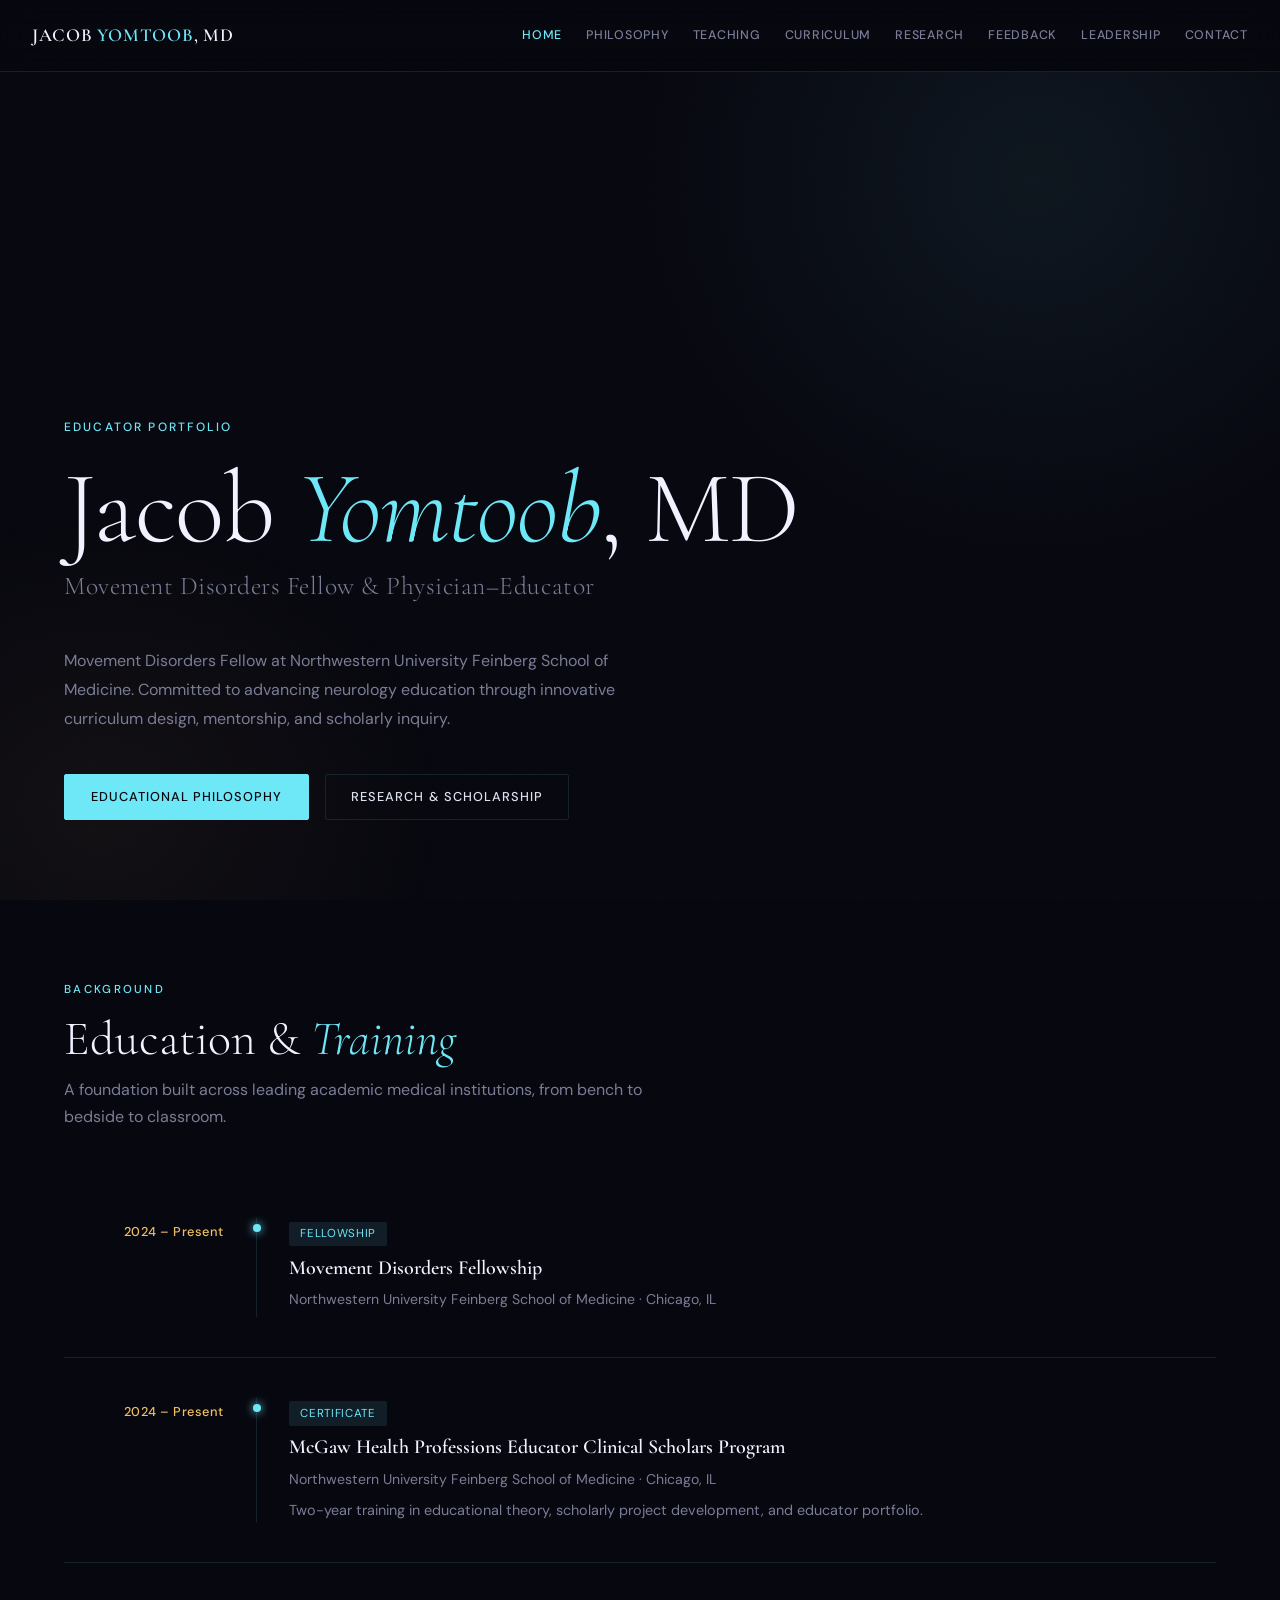
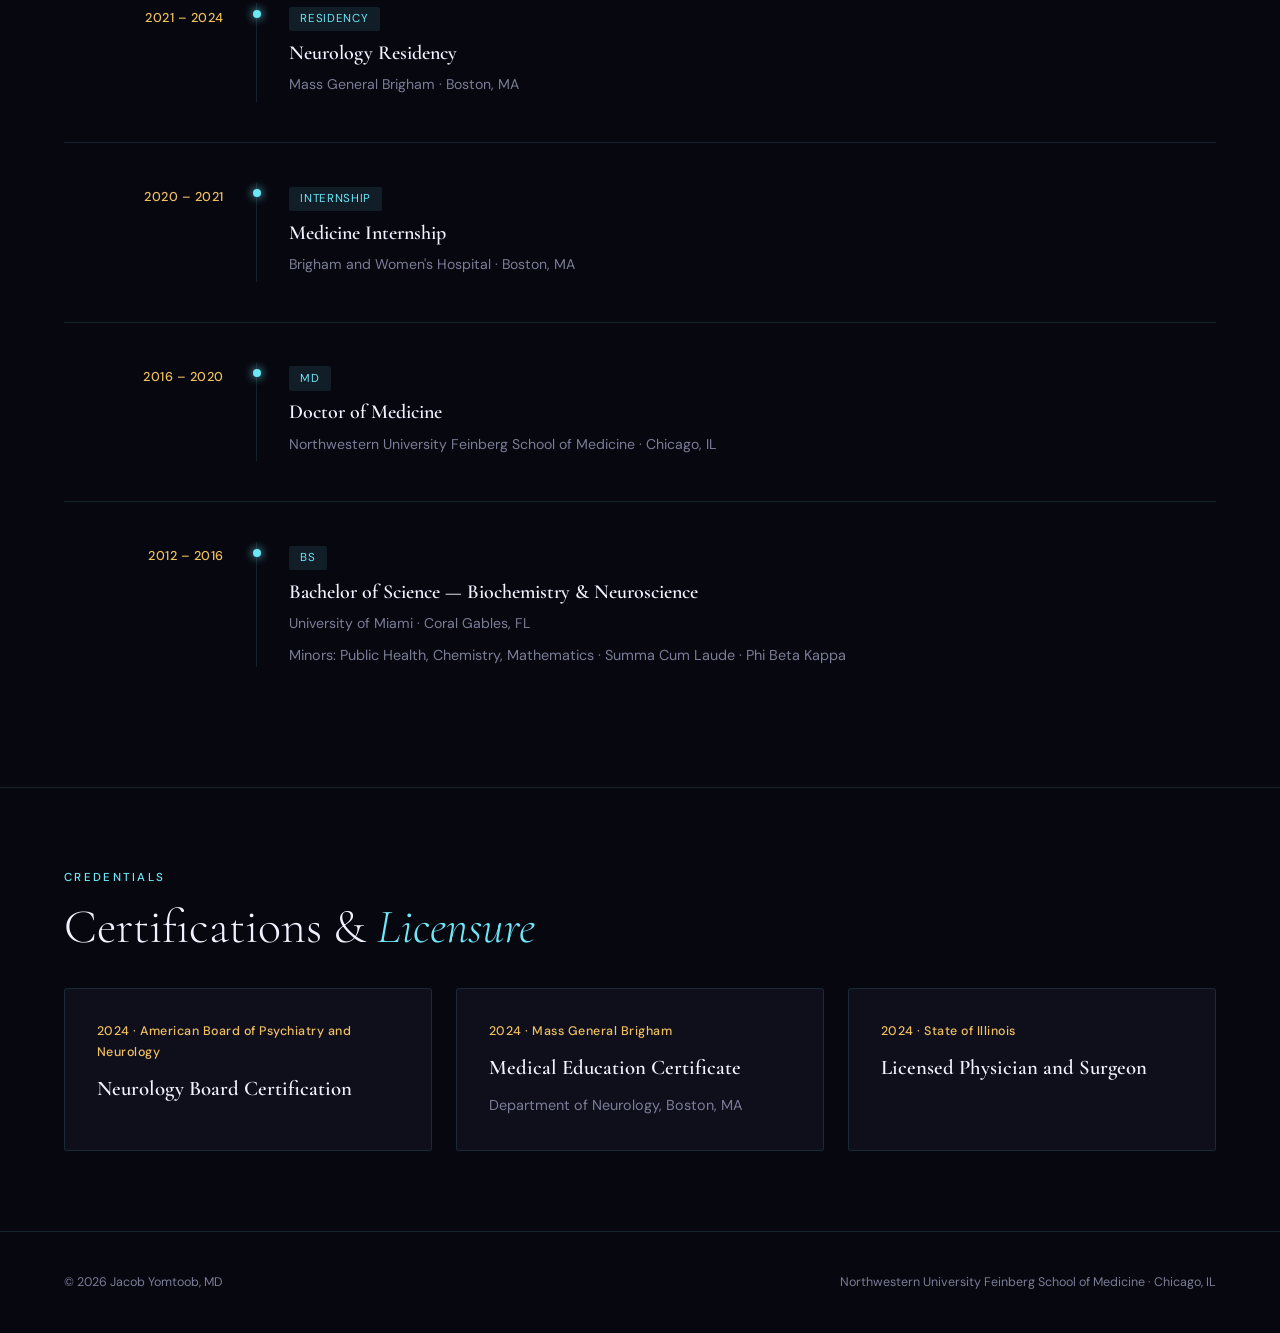
==== index.html @ 79be483c "Add educator portfolio site" ====
<!DOCTYPE html>
<html lang="en">
<head>
  <meta charset="UTF-8" />
  <meta name="viewport" content="width=device-width, initial-scale=1.0" />
  <title>Jacob Yomtoob, MD — Educator Portfolio</title>
  <link rel="stylesheet" href="style.css" />
</head>
<body>
<div class="page">

  <!-- Nav -->
  <nav>
    <a href="index.html" class="nav-brand">Jacob <span>Yomtoob</span>, MD</a>
    <div class="nav-links">
      <a href="index.html" class="active">Home</a>
      <a href="philosophy.html">Philosophy</a>
      <a href="teaching.html">Teaching</a>
      <a href="curriculum.html">Curriculum</a>
      <a href="research.html">Research</a>
      <a href="feedback.html">Feedback</a>
      <a href="leadership.html">Leadership</a>
      <a href="contact.html">Contact</a>
    </div>
  </nav>

  <!-- Hero -->
  <div class="hero">
    <div class="hero-glow"></div>
    <div class="hero-glow2"></div>
    <div class="hero-eyebrow">Educator Portfolio</div>
    <h1>Jacob <em>Yomtoob</em>, MD</h1>
    <div class="hero-subtitle">Movement Disorders Fellow &amp; Physician–Educator</div>
    <p class="hero-desc">
      Movement Disorders Fellow at Northwestern University Feinberg School of Medicine. 
      Committed to advancing neurology education through innovative curriculum design, 
      mentorship, and scholarly inquiry.
    </p>
    <div class="hero-cta">
      <a href="philosophy.html" class="btn btn-primary">Educational Philosophy</a>
      <a href="research.html" class="btn btn-outline">Research &amp; Scholarship</a>
    </div>
  </div>

  <!-- Education -->
  <section>
    <div class="section-label">Background</div>
    <h2 class="section-title">Education &amp; <em>Training</em></h2>
    <p class="section-intro">A foundation built across leading academic medical institutions, from bench to bedside to classroom.</p>

    <div class="timeline">

      <div class="timeline-item">
        <div class="timeline-date">2024 – Present</div>
        <div class="timeline-line"></div>
        <div class="timeline-content">
          <span class="tag">Fellowship</span>
          <h3>Movement Disorders Fellowship</h3>
          <div class="inst">Northwestern University Feinberg School of Medicine · Chicago, IL</div>
        </div>
      </div>

      <div class="timeline-item">
        <div class="timeline-date">2024 – Present</div>
        <div class="timeline-line"></div>
        <div class="timeline-content">
          <span class="tag">Certificate</span>
          <h3>McGaw Health Professions Educator Clinical Scholars Program</h3>
          <div class="inst">Northwestern University Feinberg School of Medicine · Chicago, IL</div>
          <p>Two-year training in educational theory, scholarly project development, and educator portfolio.</p>
        </div>
      </div>

      <div class="timeline-item">
        <div class="timeline-date">2021 – 2024</div>
        <div class="timeline-line"></div>
        <div class="timeline-content">
          <span class="tag">Residency</span>
          <h3>Neurology Residency</h3>
          <div class="inst">Mass General Brigham · Boston, MA</div>
        </div>
      </div>

      <div class="timeline-item">
        <div class="timeline-date">2020 – 2021</div>
        <div class="timeline-line"></div>
        <div class="timeline-content">
          <span class="tag">Internship</span>
          <h3>Medicine Internship</h3>
          <div class="inst">Brigham and Women's Hospital · Boston, MA</div>
        </div>
      </div>

      <div class="timeline-item">
        <div class="timeline-date">2016 – 2020</div>
        <div class="timeline-line"></div>
        <div class="timeline-content">
          <span class="tag">MD</span>
          <h3>Doctor of Medicine</h3>
          <div class="inst">Northwestern University Feinberg School of Medicine · Chicago, IL</div>
        </div>
      </div>

      <div class="timeline-item">
        <div class="timeline-date">2012 – 2016</div>
        <div class="timeline-line"></div>
        <div class="timeline-content">
          <span class="tag">BS</span>
          <h3>Bachelor of Science — Biochemistry &amp; Neuroscience</h3>
          <div class="inst">University of Miami · Coral Gables, FL</div>
          <p>Minors: Public Health, Chemistry, Mathematics &middot; Summa Cum Laude &middot; Phi Beta Kappa</p>
        </div>
      </div>

    </div>
  </section>

  <!-- Certifications -->
  <section>
    <div class="section-label">Credentials</div>
    <h2 class="section-title">Certifications &amp; <em>Licensure</em></h2>
    <div class="card-grid">
      <div class="card">
        <div class="meta">2024 · American Board of Psychiatry and Neurology</div>
        <h3>Neurology Board Certification</h3>
      </div>
      <div class="card">
        <div class="meta">2024 · Mass General Brigham</div>
        <h3>Medical Education Certificate</h3>
        <p>Department of Neurology, Boston, MA</p>
      </div>
      <div class="card">
        <div class="meta">2024 · State of Illinois</div>
        <h3>Licensed Physician and Surgeon</h3>
      </div>
    </div>
  </section>

  <!-- Footer -->
  <footer>
    <span>© 2026 Jacob Yomtoob, MD</span>
    <span>Northwestern University Feinberg School of Medicine · Chicago, IL</span>
  </footer>

</div>
</body>
</html>
---- style.css ----
@import url('https://fonts.googleapis.com/css2?family=Cormorant+Garamond:ital,wght@0,300;0,400;0,600;1,300;1,400&family=DM+Sans:wght@300;400;500;600&display=swap');

/* ── Variables ── */
:root {
  --bg:        #07070f;
  --surface:   #0f0f1c;
  --surface2:  #161628;
  --border:    rgba(110, 231, 247, 0.12);
  --accent:    #6ee7f7;
  --accent2:   #f0c060;
  --text:      #dde1f0;
  --muted:     #7a7d96;
  --heading:   #f0f2ff;
  --nav-h:     72px;
}

/* ── Reset ── */
*, *::before, *::after { box-sizing: border-box; margin: 0; padding: 0; }
html { scroll-behavior: smooth; }
body {
  font-family: 'DM Sans', sans-serif;
  background: var(--bg);
  color: var(--text);
  font-size: 16px;
  line-height: 1.7;
  min-height: 100vh;
}

/* ── Noise overlay ── */
body::before {
  content: '';
  position: fixed; inset: 0;
  background-image: url("data:image/svg+xml,%3Csvg viewBox='0 0 256 256' xmlns='http://www.w3.org/2000/svg'%3E%3Cfilter id='n'%3E%3CfeTurbulence type='fractalNoise' baseFrequency='0.9' numOctaves='4' stitchTiles='stitch'/%3E%3C/filter%3E%3Crect width='100%25' height='100%25' filter='url(%23n)' opacity='0.04'/%3E%3C/svg%3E");
  background-size: 200px 200px;
  pointer-events: none;
  z-index: 0;
  opacity: 0.5;
}

/* ── Nav ── */
nav {
  position: fixed; top: 0; left: 0; right: 0;
  height: var(--nav-h);
  background: rgba(7,7,15,0.88);
  backdrop-filter: blur(16px);
  border-bottom: 1px solid var(--border);
  display: flex; align-items: center;
  padding: 0 2rem;
  z-index: 100;
  gap: 1.5rem;
}
.nav-brand {
  font-family: 'Cormorant Garamond', serif;
  font-size: 1.15rem;
  font-weight: 600;
  color: var(--heading);
  text-decoration: none;
  letter-spacing: 0.04em;
  margin-right: auto;
  white-space: nowrap;
}
.nav-brand span { color: var(--accent); }
nav a {
  color: var(--muted);
  text-decoration: none;
  font-size: 0.78rem;
  font-weight: 500;
  letter-spacing: 0.06em;
  text-transform: uppercase;
  transition: color 0.2s;
  white-space: nowrap;
}
nav a:hover, nav a.active { color: var(--accent); }
.nav-links {
  display: flex; gap: 1.5rem; align-items: center;
  flex-wrap: wrap;
}

/* ── Page wrapper ── */
.page { position: relative; z-index: 1; padding-top: var(--nav-h); }

/* ── Hero ── */
.hero {
  min-height: 92vh;
  display: flex; flex-direction: column; justify-content: flex-end;
  padding: 6rem 4rem 5rem;
  position: relative;
  overflow: hidden;
}
.hero-glow {
  position: absolute; top: -10%; right: -5%;
  width: 60vw; height: 70vh;
  background: radial-gradient(ellipse at 60% 30%, rgba(110,231,247,0.07) 0%, transparent 65%);
  pointer-events: none;
}
.hero-glow2 {
  position: absolute; bottom: 0; left: 0;
  width: 40vw; height: 50vh;
  background: radial-gradient(ellipse at 20% 80%, rgba(240,192,96,0.05) 0%, transparent 60%);
  pointer-events: none;
}
.hero-eyebrow {
  font-size: 0.75rem;
  letter-spacing: 0.18em;
  text-transform: uppercase;
  color: var(--accent);
  font-weight: 500;
  margin-bottom: 1.2rem;
  opacity: 0;
  animation: fadeUp 0.7s ease 0.1s forwards;
}
.hero h1 {
  font-family: 'Cormorant Garamond', serif;
  font-size: clamp(3.5rem, 8vw, 7rem);
  font-weight: 300;
  color: var(--heading);
  line-height: 1.0;
  letter-spacing: -0.01em;
  margin-bottom: 0.3rem;
  opacity: 0;
  animation: fadeUp 0.7s ease 0.2s forwards;
}
.hero h1 em { font-style: italic; color: var(--accent); }
.hero-subtitle {
  font-family: 'Cormorant Garamond', serif;
  font-size: clamp(1.1rem, 2.5vw, 1.6rem);
  font-weight: 300;
  color: var(--muted);
  margin-bottom: 2.5rem;
  opacity: 0;
  animation: fadeUp 0.7s ease 0.3s forwards;
  letter-spacing: 0.02em;
}
.hero-desc {
  max-width: 560px;
  font-size: 1rem;
  color: var(--muted);
  line-height: 1.8;
  opacity: 0;
  animation: fadeUp 0.7s ease 0.4s forwards;
  margin-bottom: 2.5rem;
}
.hero-cta {
  display: flex; gap: 1rem; flex-wrap: wrap;
  opacity: 0;
  animation: fadeUp 0.7s ease 0.5s forwards;
}

/* ── Buttons ── */
.btn {
  display: inline-flex; align-items: center; gap: 0.5rem;
  padding: 0.7rem 1.6rem;
  border-radius: 2px;
  font-size: 0.8rem;
  font-weight: 500;
  letter-spacing: 0.08em;
  text-transform: uppercase;
  text-decoration: none;
  transition: all 0.2s;
  cursor: pointer;
}
.btn-primary {
  background: var(--accent);
  color: var(--bg);
  border: 1px solid var(--accent);
}
.btn-primary:hover { background: transparent; color: var(--accent); }
.btn-outline {
  background: transparent;
  color: var(--text);
  border: 1px solid var(--border);
}
.btn-outline:hover { border-color: var(--accent); color: var(--accent); }

/* ── Section ── */
section { padding: 5rem 4rem; position: relative; }
section + section { border-top: 1px solid var(--border); }
.section-label {
  font-size: 0.72rem;
  letter-spacing: 0.2em;
  text-transform: uppercase;
  color: var(--accent);
  font-weight: 500;
  margin-bottom: 0.8rem;
}
.section-title {
  font-family: 'Cormorant Garamond', serif;
  font-size: clamp(2rem, 4vw, 3rem);
  font-weight: 300;
  color: var(--heading);
  line-height: 1.15;
  margin-bottom: 0.5rem;
}
.section-title em { font-style: italic; color: var(--accent); }
.section-intro {
  color: var(--muted);
  max-width: 620px;
  margin-bottom: 3rem;
  font-size: 1rem;
}

/* ── Timeline / Education ── */
.timeline { display: flex; flex-direction: column; gap: 0; }
.timeline-item {
  display: grid;
  grid-template-columns: 160px 1px 1fr;
  gap: 0 2rem;
  padding: 2.5rem 0;
  border-bottom: 1px solid var(--border);
}
.timeline-item:last-child { border-bottom: none; }
.timeline-date {
  font-size: 0.8rem;
  color: var(--accent2);
  font-weight: 500;
  letter-spacing: 0.04em;
  padding-top: 0.2rem;
  text-align: right;
}
.timeline-line {
  width: 1px;
  background: var(--border);
  position: relative;
}
.timeline-line::before {
  content: '';
  position: absolute;
  top: 0.4rem; left: 50%;
  transform: translateX(-50%);
  width: 8px; height: 8px;
  border-radius: 50%;
  background: var(--accent);
  box-shadow: 0 0 10px var(--accent);
}
.timeline-content {}
.timeline-content h3 {
  font-family: 'Cormorant Garamond', serif;
  font-size: 1.25rem;
  font-weight: 600;
  color: var(--heading);
  margin-bottom: 0.2rem;
}
.timeline-content .inst {
  font-size: 0.88rem;
  color: var(--muted);
  margin-bottom: 0.3rem;
}
.timeline-content p {
  font-size: 0.9rem;
  color: var(--muted);
  margin-top: 0.4rem;
}
.tag {
  display: inline-block;
  padding: 0.15rem 0.7rem;
  border-radius: 2px;
  font-size: 0.72rem;
  letter-spacing: 0.06em;
  text-transform: uppercase;
  background: rgba(110,231,247,0.1);
  color: var(--accent);
  margin-right: 0.4rem;
  margin-bottom: 0.3rem;
}

/* ── Cards ── */
.card-grid {
  display: grid;
  grid-template-columns: repeat(auto-fill, minmax(340px, 1fr));
  gap: 1.5rem;
  margin-top: 2rem;
}
.card {
  background: var(--surface);
  border: 1px solid var(--border);
  padding: 2rem;
  border-radius: 3px;
  transition: border-color 0.25s, transform 0.25s;
  position: relative;
  overflow: hidden;
}
.card::before {
  content: '';
  position: absolute; top: 0; left: 0;
  width: 100%; height: 2px;
  background: linear-gradient(90deg, var(--accent), transparent);
  opacity: 0;
  transition: opacity 0.25s;
}
.card:hover { border-color: rgba(110,231,247,0.3); transform: translateY(-2px); }
.card:hover::before { opacity: 1; }
.card-num {
  font-family: 'Cormorant Garamond', serif;
  font-size: 3rem;
  color: var(--border);
  line-height: 1;
  margin-bottom: 0.5rem;
  font-weight: 300;
}
.card h3 {
  font-family: 'Cormorant Garamond', serif;
  font-size: 1.3rem;
  color: var(--heading);
  margin-bottom: 0.5rem;
  font-weight: 600;
}
.card p { font-size: 0.9rem; color: var(--muted); line-height: 1.7; }
.card .meta {
  font-size: 0.78rem;
  color: var(--accent2);
  margin-bottom: 0.5rem;
  font-weight: 500;
  letter-spacing: 0.04em;
}

/* ── Publication list ── */
.pub-list { display: flex; flex-direction: column; gap: 1rem; margin-top: 1rem; }
.pub-item {
  padding: 1.5rem;
  background: var(--surface);
  border: 1px solid var(--border);
  border-left: 3px solid var(--accent);
  border-radius: 0 3px 3px 0;
  transition: background 0.2s;
}
.pub-item:hover { background: var(--surface2); }
.pub-item p { font-size: 0.88rem; color: var(--text); line-height: 1.7; }
.pub-item .pub-journal {
  font-size: 0.78rem;
  color: var(--accent);
  font-weight: 500;
  margin-top: 0.4rem;
  letter-spacing: 0.04em;
}
.pub-section-title {
  font-family: 'Cormorant Garamond', serif;
  font-size: 1.4rem;
  font-weight: 600;
  color: var(--heading);
  margin: 2.5rem 0 1rem;
  padding-bottom: 0.5rem;
  border-bottom: 1px solid var(--border);
}

/* ── Page header (inner pages) ── */
.page-header {
  padding: 5rem 4rem 3rem;
  border-bottom: 1px solid var(--border);
  position: relative;
  overflow: hidden;
}
.page-header::after {
  content: '';
  position: absolute; top: 0; right: 0;
  width: 50%; height: 100%;
  background: radial-gradient(ellipse at 80% 50%, rgba(110,231,247,0.05) 0%, transparent 70%);
  pointer-events: none;
}
.page-header h1 {
  font-family: 'Cormorant Garamond', serif;
  font-size: clamp(2.5rem, 5vw, 4rem);
  font-weight: 300;
  color: var(--heading);
  line-height: 1.1;
}
.page-header h1 em { font-style: italic; color: var(--accent); }
.page-header p {
  color: var(--muted);
  margin-top: 0.8rem;
  max-width: 550px;
  font-size: 0.95rem;
}

/* ── Divider ── */
.divider {
  border: none;
  border-top: 1px solid var(--border);
  margin: 3rem 0;
}

/* ── Contact form ── */
.contact-grid {
  display: grid;
  grid-template-columns: 1fr 1fr;
  gap: 4rem;
  margin-top: 2rem;
}
.contact-info h3 {
  font-family: 'Cormorant Garamond', serif;
  font-size: 1.5rem;
  color: var(--heading);
  margin-bottom: 1.5rem;
}
.contact-row {
  display: flex;
  align-items: flex-start;
  gap: 1rem;
  margin-bottom: 1.2rem;
}
.contact-icon {
  width: 36px; height: 36px;
  border: 1px solid var(--border);
  display: flex; align-items: center; justify-content: center;
  border-radius: 2px;
  flex-shrink: 0;
  color: var(--accent);
  font-size: 0.9rem;
}
.contact-row a { color: var(--text); text-decoration: none; font-size: 0.9rem; }
.contact-row a:hover { color: var(--accent); }
.contact-row span { font-size: 0.9rem; }

/* ── Quote block ── */
.quote-block {
  border-left: 3px solid var(--accent2);
  padding: 1.5rem 2rem;
  background: var(--surface);
  margin: 1.5rem 0;
  border-radius: 0 3px 3px 0;
}
.quote-block blockquote {
  font-family: 'Cormorant Garamond', serif;
  font-size: 1.3rem;
  font-style: italic;
  color: var(--heading);
  line-height: 1.6;
}
.quote-block cite {
  display: block;
  margin-top: 0.8rem;
  font-size: 0.8rem;
  color: var(--muted);
  font-style: normal;
  letter-spacing: 0.04em;
}

/* ── Footer ── */
footer {
  padding: 2.5rem 4rem;
  border-top: 1px solid var(--border);
  display: flex;
  align-items: center;
  justify-content: space-between;
  font-size: 0.78rem;
  color: var(--muted);
}
footer a { color: var(--muted); text-decoration: none; }
footer a:hover { color: var(--accent); }

/* ── Animations ── */
@keyframes fadeUp {
  from { opacity: 0; transform: translateY(20px); }
  to   { opacity: 1; transform: translateY(0); }
}
.fade-in {
  opacity: 0;
  animation: fadeUp 0.6s ease forwards;
}

/* ── Responsive ── */
@media (max-width: 900px) {
  nav { gap: 0.8rem; padding: 0 1.2rem; }
  .nav-links { gap: 0.8rem; }
  nav a { font-size: 0.7rem; }
  .hero { padding: 4rem 1.5rem 3rem; }
  section { padding: 3.5rem 1.5rem; }
  .page-header { padding: 3.5rem 1.5rem 2rem; }
  .timeline-item { grid-template-columns: 1fr; }
  .timeline-date { text-align: left; }
  .timeline-line { display: none; }
  .card-grid { grid-template-columns: 1fr; }
  .contact-grid { grid-template-columns: 1fr; gap: 2rem; }
  footer { flex-direction: column; gap: 0.5rem; text-align: center; padding: 2rem 1.5rem; }
}
@media (max-width: 600px) {
  .nav-links { display: none; }
}
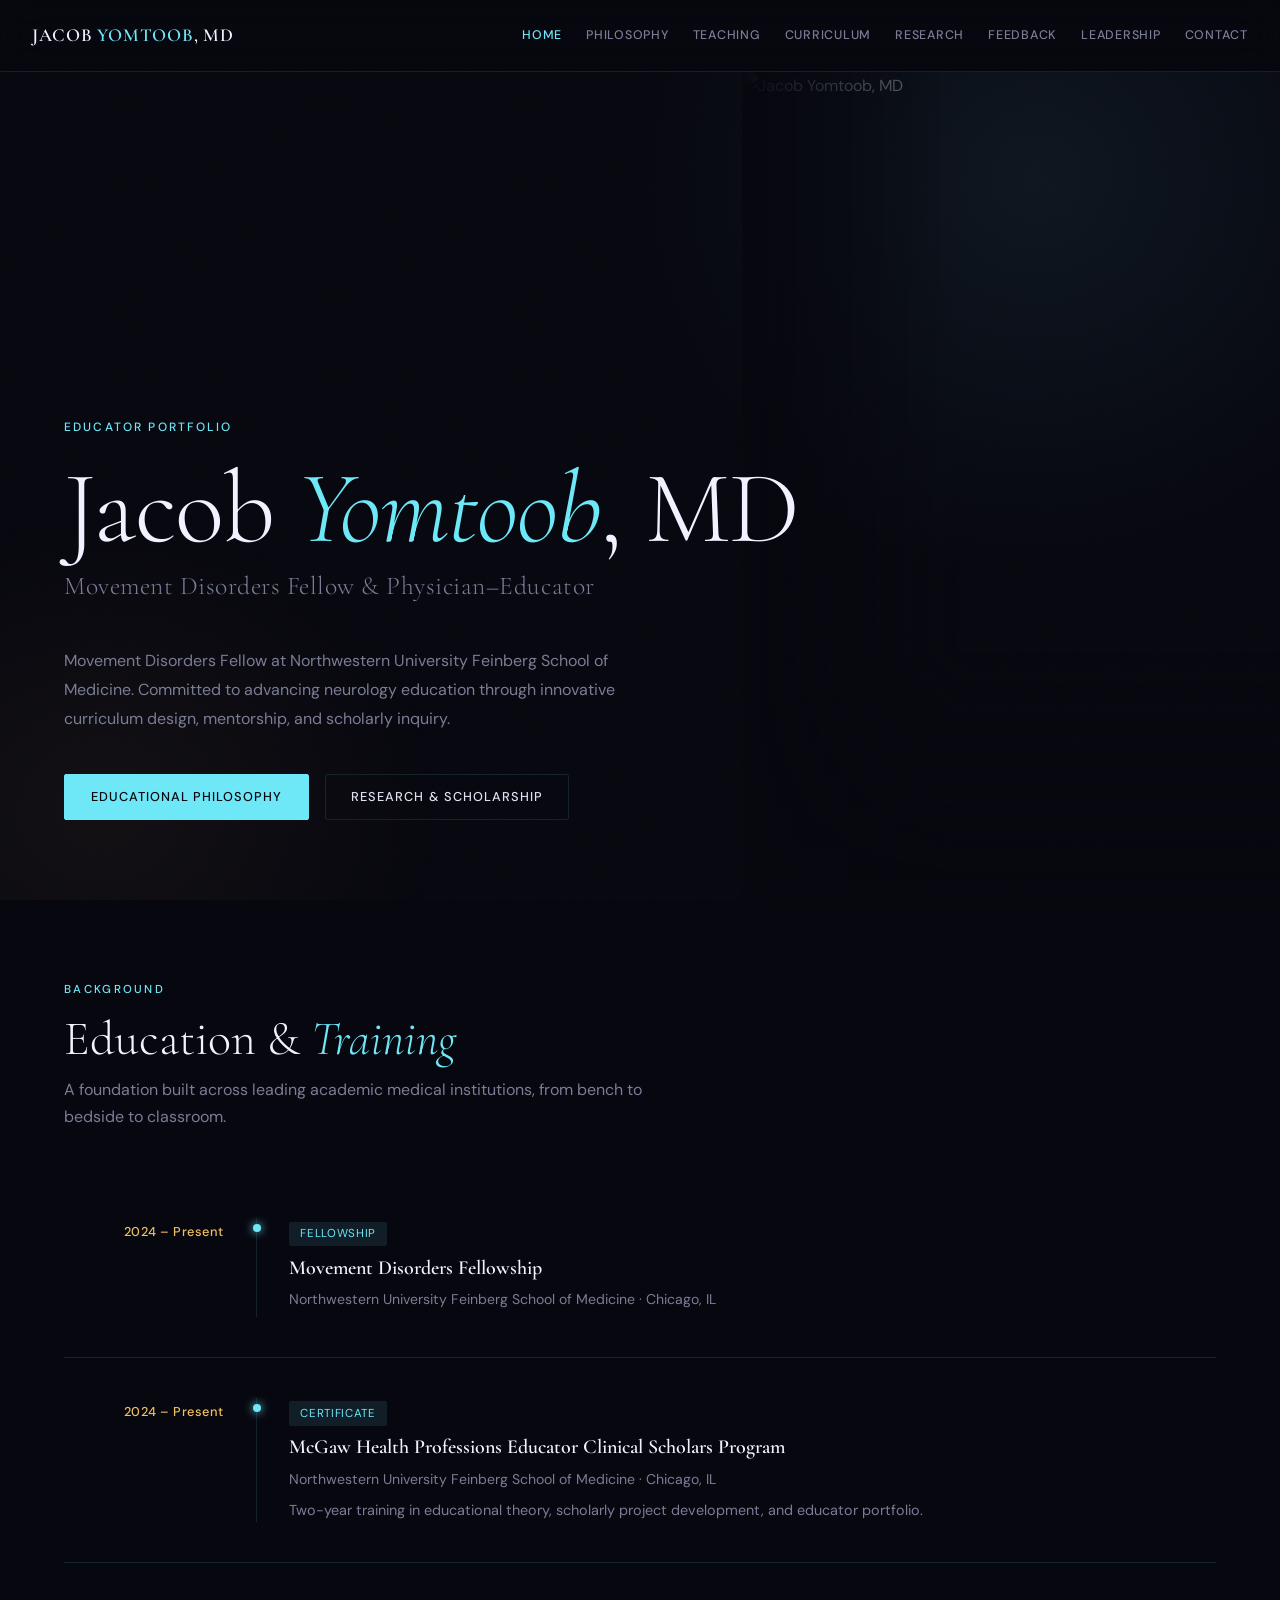
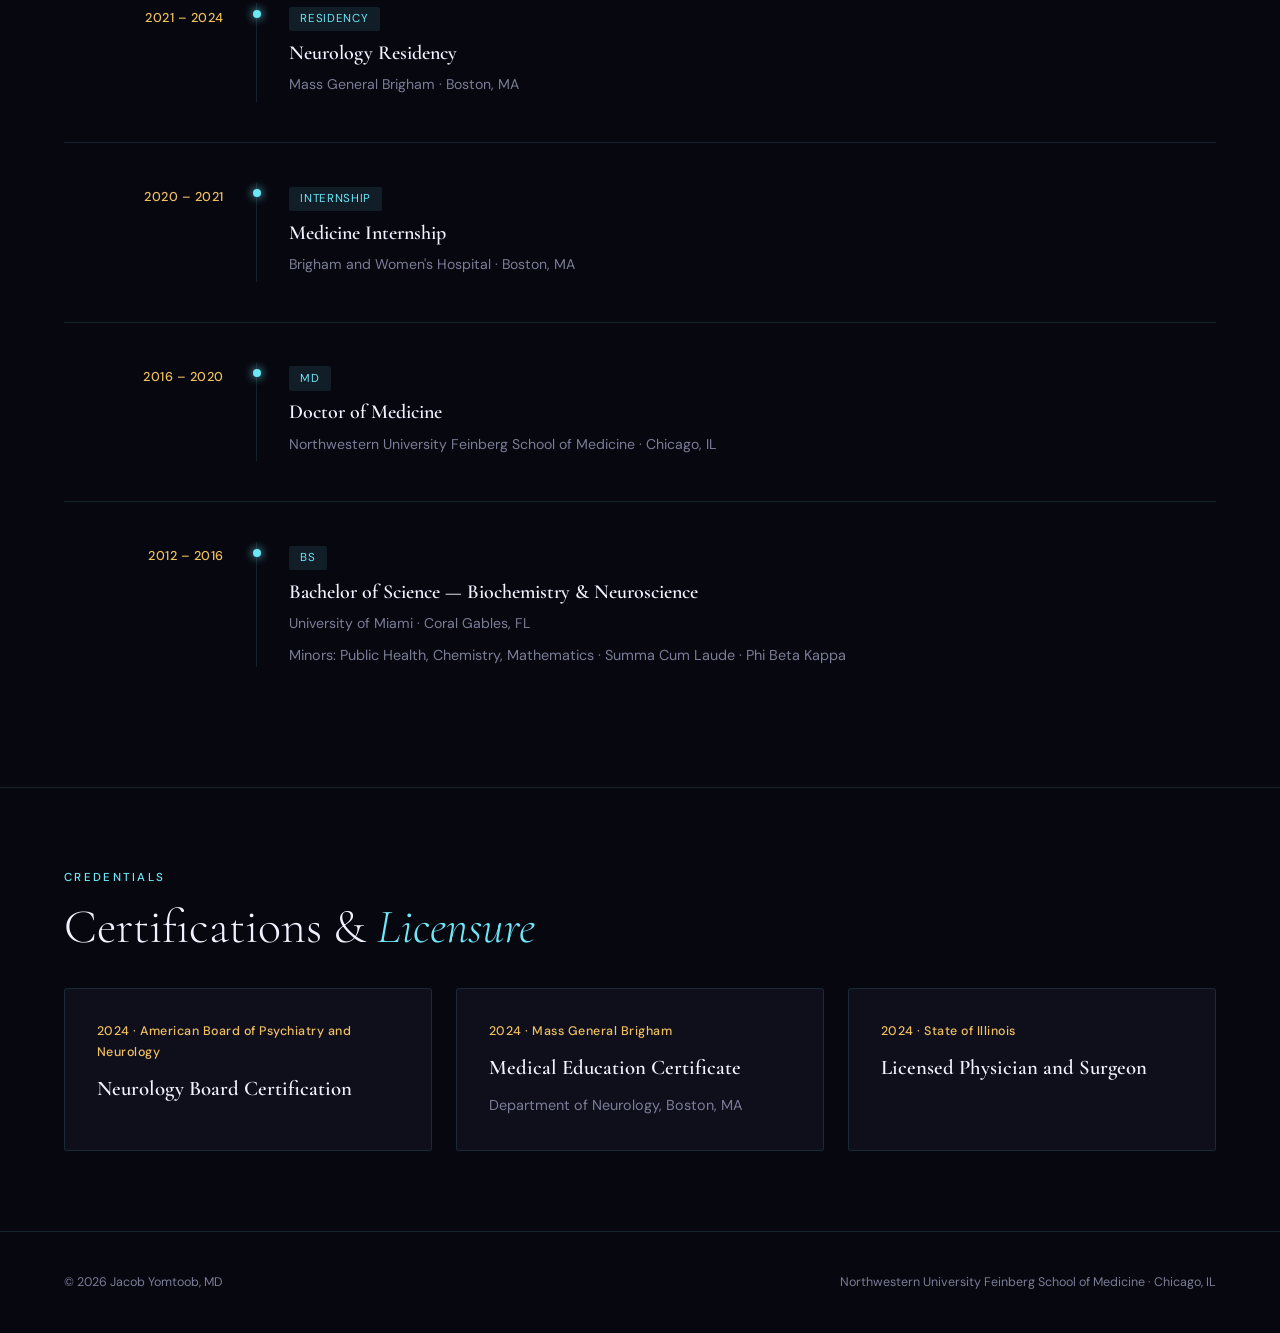
==== commit ca2a0372: "Add profile photo" ====
--- a/index.html
+++ b/index.html
@@ -28,6 +28,9 @@
   <div class="hero">
     <div class="hero-glow"></div>
     <div class="hero-glow2"></div>
+    <div class="hero-photo-wrap">
+      <img src="assets/profile.jpg" alt="Jacob Yomtoob, MD" class="hero-photo" />
+    </div>
     <div class="hero-eyebrow">Educator Portfolio</div>
     <h1>Jacob <em>Yomtoob</em>, MD</h1>
     <div class="hero-subtitle">Movement Disorders Fellow &amp; Physician–Educator</div>
--- a/style.css
+++ b/style.css
@@ -171,6 +171,37 @@
   border: 1px solid var(--border);
 }
 .btn-outline:hover { border-color: var(--accent); color: var(--accent); }
+
+/* ── Hero photo ── */
+.hero-photo-wrap {
+  position: absolute;
+  top: 0; right: 0;
+  width: 42%;
+  height: 100%;
+  overflow: hidden;
+  pointer-events: none;
+}
+.hero-photo-wrap::after {
+  content: '';
+  position: absolute; inset: 0;
+  background: linear-gradient(to right, var(--bg) 0%, transparent 40%),
+              linear-gradient(to top, var(--bg) 0%, transparent 30%);
+}
+.hero-photo {
+  width: 100%;
+  height: 100%;
+  object-fit: cover;
+  object-position: center top;
+  opacity: 0.45;
+  filter: grayscale(30%);
+}
+
+@media (max-width: 900px) {
+  .hero-photo-wrap { width: 60%; opacity: 0.6; }
+}
+@media (max-width: 600px) {
+  .hero-photo-wrap { display: none; }
+}
 
 /* ── Section ── */
 section { padding: 5rem 4rem; position: relative; }
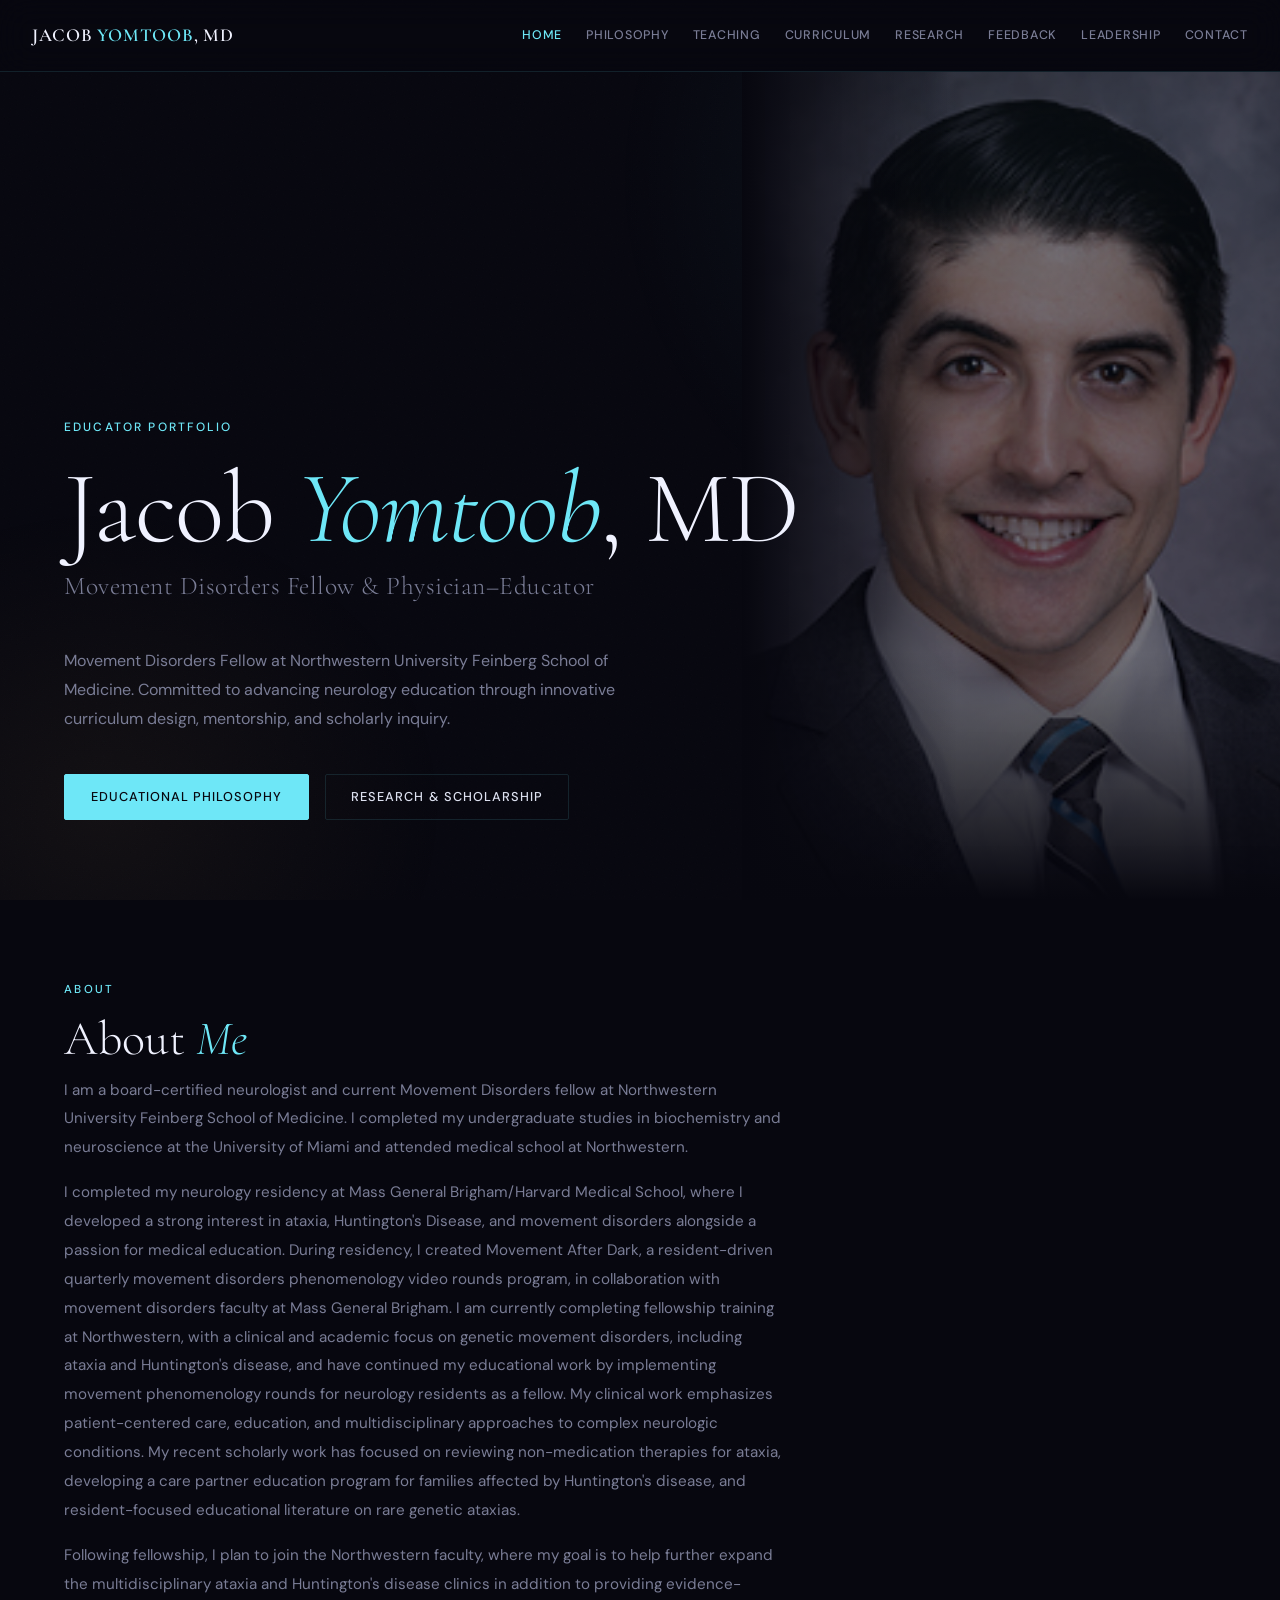
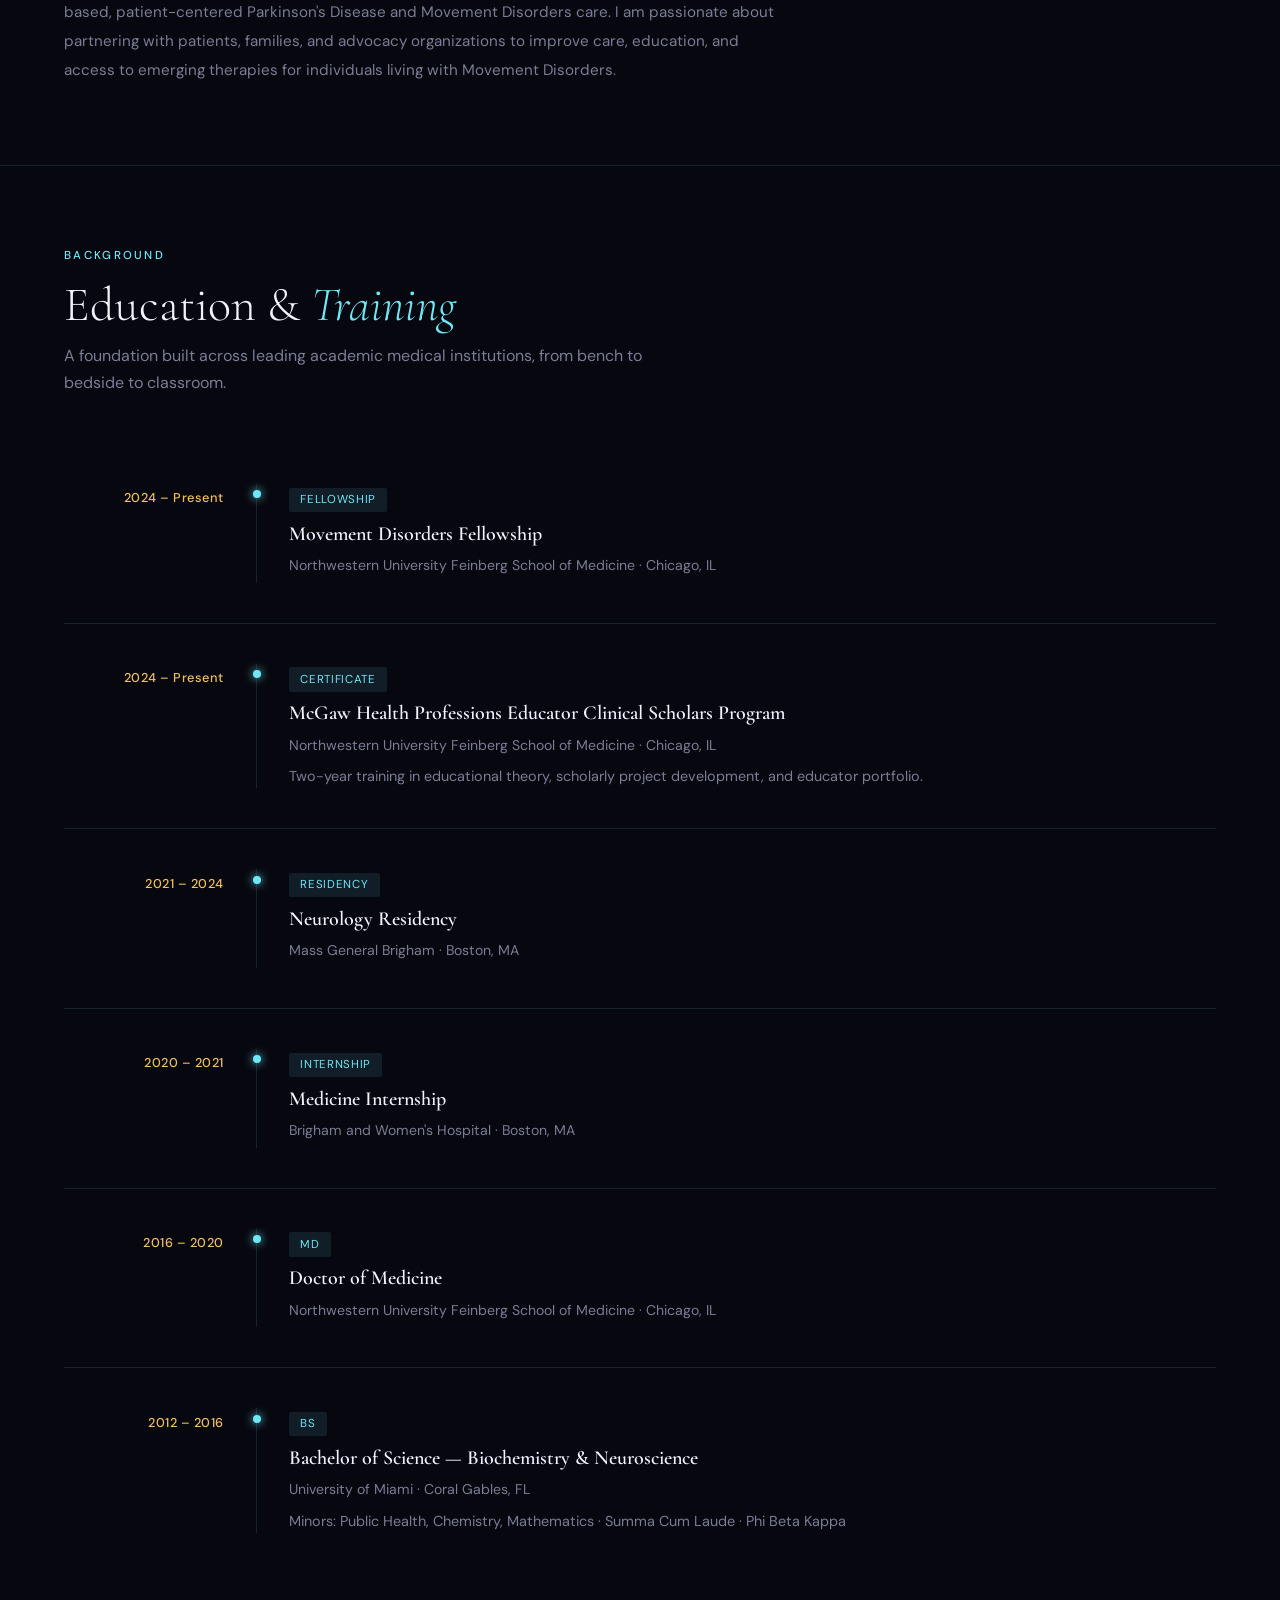
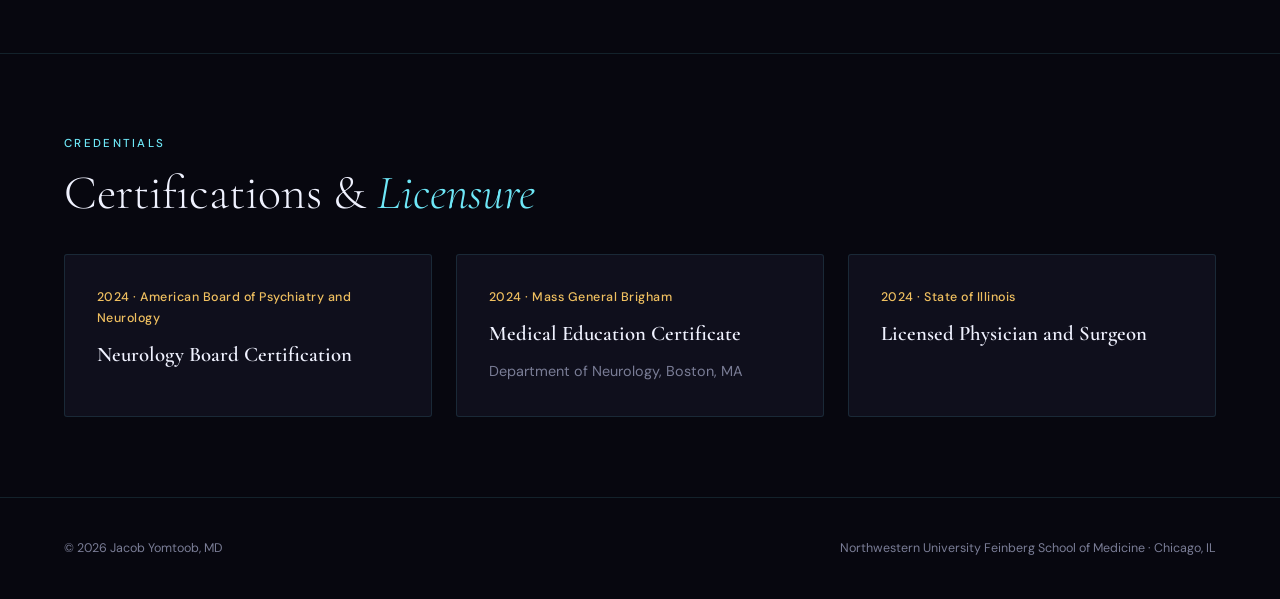
==== commit 2e1c8c31: "update index" ====
--- a/index.html
+++ b/index.html
@@ -44,6 +44,22 @@
       <a href="research.html" class="btn btn-outline">Research &amp; Scholarship</a>
     </div>
   </div>
+
+  <!-- About -->
+  <section>
+    <div class="section-label">About</div>
+    <h2 class="section-title">About <em>Me</em></h2>
+
+    <p style="color:var(--muted); max-width:720px; font-size:0.95rem; line-height:1.9; margin-bottom:1rem;">
+      I am a board-certified neurologist and current Movement Disorders fellow at Northwestern University Feinberg School of Medicine. I completed my undergraduate studies in biochemistry and neuroscience at the University of Miami and attended medical school at Northwestern.
+    </p>
+    <p style="color:var(--muted); max-width:720px; font-size:0.95rem; line-height:1.9; margin-bottom:1rem;">
+      I completed my neurology residency at Mass General Brigham/Harvard Medical School, where I developed a strong interest in ataxia, Huntington's Disease, and movement disorders alongside a passion for medical education. During residency, I created Movement After Dark, a resident-driven quarterly movement disorders phenomenology video rounds program, in collaboration with movement disorders faculty at Mass General Brigham. I am currently completing fellowship training at Northwestern, with a clinical and academic focus on genetic movement disorders, including ataxia and Huntington's disease, and have continued my educational work by implementing movement phenomenology rounds for neurology residents as a fellow. My clinical work emphasizes patient-centered care, education, and multidisciplinary approaches to complex neurologic conditions. My recent scholarly work has focused on reviewing non-medication therapies for ataxia, developing a care partner education program for families affected by Huntington's disease, and resident-focused educational literature on rare genetic ataxias.
+    </p>
+    <p style="color:var(--muted); max-width:720px; font-size:0.95rem; line-height:1.9;">
+      Following fellowship, I plan to join the Northwestern faculty, where my goal is to help further expand the multidisciplinary ataxia and Huntington's disease clinics in addition to providing evidence-based, patient-centered Parkinson's Disease and Movement Disorders care. I am passionate about partnering with patients, families, and advocacy organizations to improve care, education, and access to emerging therapies for individuals living with Movement Disorders.
+    </p>
+  </section>
 
   <!-- Education -->
   <section>
